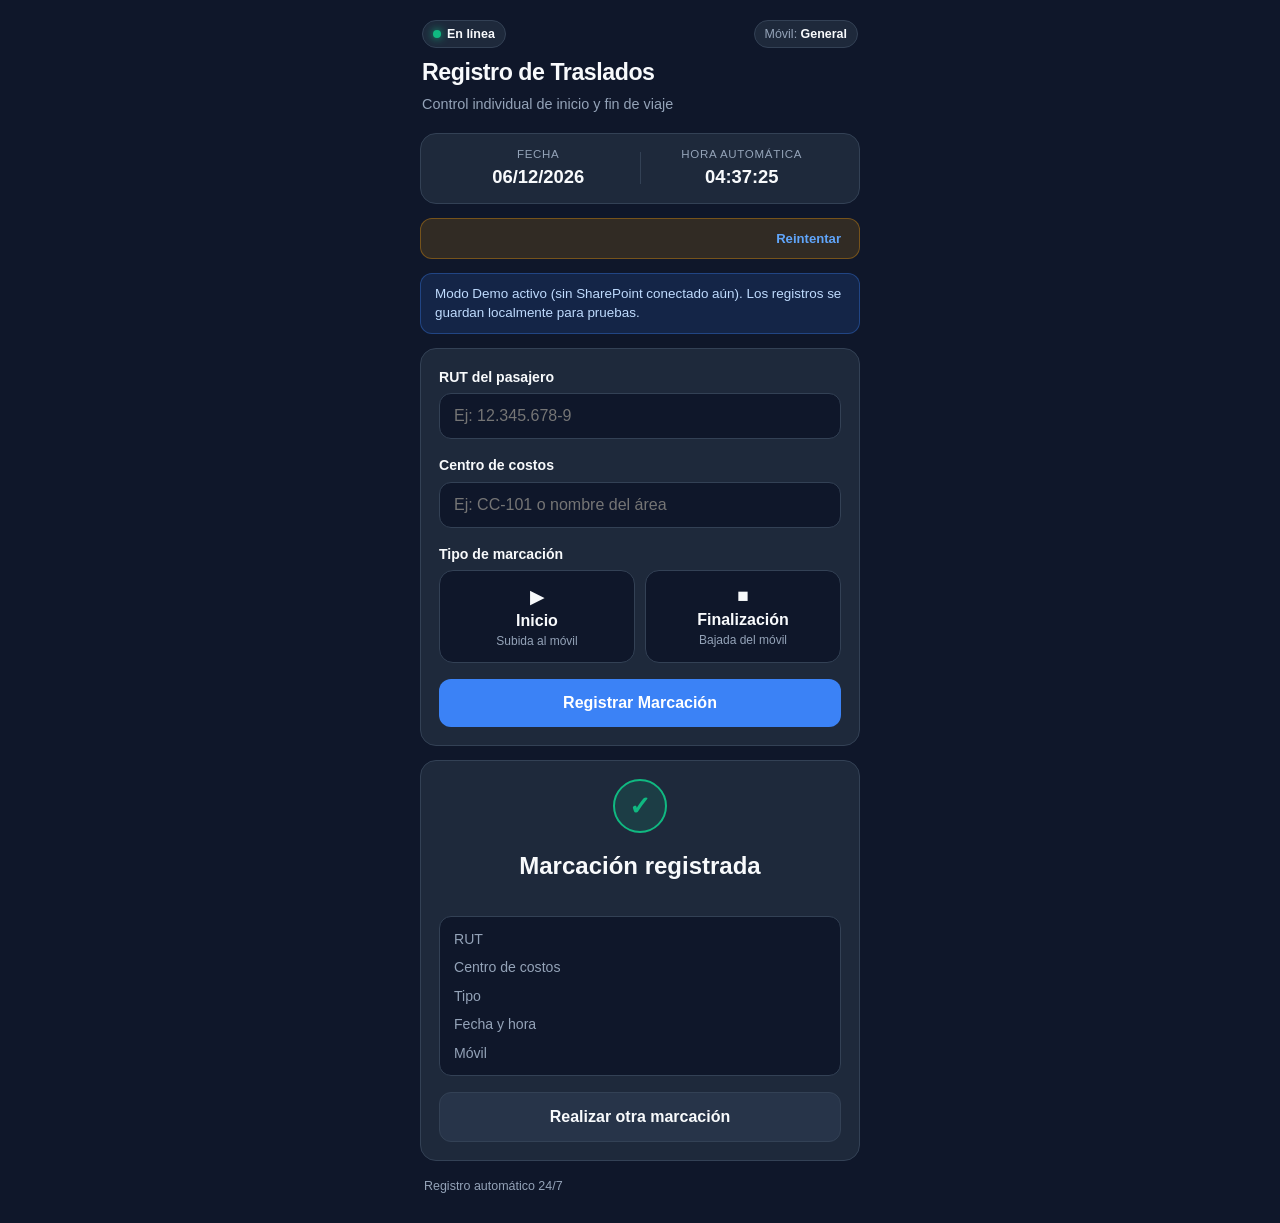
==== index.html @ b6c7bf3b "gestion_del_qr" ====
<!DOCTYPE html>
<html lang="es-CL">
<head>
  <meta charset="UTF-8" />
  <meta name="viewport" content="width=device-width, initial-scale=1.0, maximum-scale=1.0, user-scalable=no" />
  <meta name="theme-color" content="#0f172a" />
  <title>Registro de Traslados QR</title>
  <link rel="manifest" href="manifest.json" />
  <link rel="stylesheet" href="styles.css" />
</head>
<body>
  <main class="app-shell">
    <header class="app-header">
      <div class="header-top">
        <span id="status-badge" class="status-badge status-online">
          <span class="dot"></span>
          <span id="status-text">En línea</span>
        </span>
        <span id="movil-badge" class="movil-badge" hidden>Móvil: <strong id="movil-name"></strong></span>
      </div>
      <h1 id="app-title">Registro de Traslados</h1>
      <p id="app-subtitle" class="subtitle">Control individual de inicio y fin de viaje</p>
    </header>

    <section class="clock-card" aria-label="Fecha y hora automática">
      <div class="clock-item">
        <span class="clock-label">Fecha</span>
        <span id="live-date" class="clock-value">--/--/----</span>
      </div>
      <div class="clock-divider"></div>
      <div class="clock-item">
        <span class="clock-label">Hora automática</span>
        <span id="live-time" class="clock-value">--:--:--</span>
      </div>
    </section>

    <div id="sync-banner" class="sync-banner" hidden>
      <span id="sync-banner-text"></span>
      <button type="button" id="retry-sync-btn" class="btn-link">Reintentar</button>
    </div>

    <div id="demo-banner" class="demo-banner" hidden>
      Modo Demo activo (sin SharePoint conectado aún). Los registros se guardan localmente para pruebas.
    </div>

    <form id="marcacion-form" class="card" novalidate>
      <div class="field">
        <div class="field-header">
          <label for="rut">RUT del pasajero</label>
          <button type="button" id="clear-saved-btn" class="btn-link" hidden>Cambiar pasajero</button>
        </div>
        <input
          type="text"
          id="rut"
          name="rut"
          inputmode="text"
          autocomplete="off"
          placeholder="Ej: 12.345.678-9"
          maxlength="12"
          required
        />
        <small id="rut-error" class="error-text" hidden></small>
      </div>

      <div class="field">
        <label for="centro-costos">Centro de costos</label>
        <input
          type="text"
          id="centro-costos"
          name="centroCostos"
          list="cost-centers-list"
          autocomplete="off"
          placeholder="Ej: CC-101 o nombre del área"
          maxlength="60"
          required
        />
        <datalist id="cost-centers-list"></datalist>
        <small id="cc-error" class="error-text" hidden></small>
      </div>

      <div class="field">
        <label>Tipo de marcación</label>
        <div class="type-grid" role="radiogroup" aria-label="Tipo de marcación">
          <button type="button" class="type-btn" data-type="Inicio" aria-pressed="false">
            <span class="type-icon">▶</span>
            <span class="type-title">Inicio</span>
            <span class="type-desc">Subida al móvil</span>
          </button>
          <button type="button" class="type-btn" data-type="Finalización" aria-pressed="false">
            <span class="type-icon">■</span>
            <span class="type-title">Finalización</span>
            <span class="type-desc">Bajada del móvil</span>
          </button>
        </div>
        <input type="hidden" id="tipo" name="tipo" required />
        <small id="tipo-error" class="error-text" hidden></small>
      </div>

      <button type="submit" id="submit-btn" class="btn-primary">
        Registrar Marcación
      </button>
    </form>

    <section id="receipt-card" class="card receipt-card" hidden>
      <div class="receipt-icon" id="receipt-icon">✓</div>
      <h2 id="receipt-title">Marcación registrada</h2>
      <p id="receipt-subtitle" class="receipt-subtitle"></p>
      <dl class="receipt-details">
        <div>
          <dt>RUT</dt>
          <dd id="rec-rut"></dd>
        </div>
        <div>
          <dt>Centro de costos</dt>
          <dd id="rec-cc"></dd>
        </div>
        <div>
          <dt>Tipo</dt>
          <dd id="rec-tipo"></dd>
        </div>
        <div>
          <dt>Fecha y hora</dt>
          <dd id="rec-datetime"></dd>
        </div>
        <div>
          <dt>Móvil</dt>
          <dd id="rec-movil"></dd>
        </div>
      </dl>
      <button type="button" id="new-record-btn" class="btn-secondary">
        Realizar otra marcación
      </button>
    </section>

    <footer class="app-footer">
      <span>Registro automático 24/7</span>
      <span id="pending-count-footer"></span>
    </footer>
  </main>

  <script src="config.js"></script>
  <script src="app.js"></script>
</body>
</html>
---- styles.css ----
:root {
  --bg: #0f172a;
  --surface: #1e293b;
  --surface-elevated: #273449;
  --border: #334155;
  --text: #f8fafc;
  --text-muted: #94a3b8;
  --primary: #3b82f6;
  --primary-hover: #2563eb;
  --start: #10b981;
  --start-bg: rgba(16, 185, 129, 0.14);
  --end: #f59e0b;
  --end-bg: rgba(245, 158, 11, 0.14);
  --danger: #ef4444;
  --warning-bg: rgba(245, 158, 11, 0.15);
  --radius: 16px;
}

* {
  box-sizing: border-box;
  margin: 0;
  padding: 0;
}

body {
  font-family: -apple-system, BlinkMacSystemFont, "Segoe UI", Roboto, Inter, Helvetica, Arial, sans-serif;
  background-color: var(--bg);
  color: var(--text);
  min-height: 100dvh;
  display: flex;
  justify-content: center;
  padding: 16px;
  line-height: 1.45;
  -webkit-font-smoothing: antialiased;
}

.app-shell {
  width: 100%;
  max-width: 440px;
  display: flex;
  flex-direction: column;
  gap: 14px;
}

.app-header {
  display: flex;
  flex-direction: column;
  gap: 4px;
  padding: 4px 2px;
}

.header-top {
  display: flex;
  align-items: center;
  justify-content: space-between;
  gap: 8px;
  margin-bottom: 4px;
}

.status-badge {
  display: inline-flex;
  align-items: center;
  gap: 6px;
  font-size: 0.78rem;
  font-weight: 600;
  padding: 4px 10px;
  border-radius: 999px;
  border: 1px solid var(--border);
  background: var(--surface);
}

.status-badge .dot {
  width: 8px;
  height: 8px;
  border-radius: 50%;
}

.status-online .dot {
  background: var(--start);
  box-shadow: 0 0 8px var(--start);
}

.status-offline .dot {
  background: var(--end);
  box-shadow: 0 0 8px var(--end);
}

.movil-badge {
  font-size: 0.78rem;
  color: var(--text-muted);
  background: var(--surface);
  border: 1px solid var(--border);
  padding: 4px 10px;
  border-radius: 999px;
}

.movil-badge strong {
  color: var(--text);
}

h1 {
  font-size: 1.45rem;
  font-weight: 700;
  letter-spacing: -0.02em;
}

.subtitle {
  font-size: 0.9rem;
  color: var(--text-muted);
}

.clock-card {
  display: grid;
  grid-template-columns: 1fr auto 1fr;
  align-items: center;
  background: var(--surface);
  border: 1px solid var(--border);
  border-radius: var(--radius);
  padding: 12px 16px;
}

.clock-item {
  display: flex;
  flex-direction: column;
  align-items: center;
}

.clock-label {
  font-size: 0.72rem;
  text-transform: uppercase;
  letter-spacing: 0.06em;
  color: var(--text-muted);
}

.clock-value {
  font-size: 1.15rem;
  font-weight: 700;
  font-variant-numeric: tabular-nums;
  margin-top: 2px;
}

.clock-divider {
  width: 1px;
  height: 32px;
  background: var(--border);
}

.sync-banner,
.demo-banner {
  font-size: 0.84rem;
  padding: 10px 14px;
  border-radius: 12px;
  display: flex;
  align-items: center;
  justify-content: space-between;
  gap: 10px;
}

.sync-banner {
  background: var(--warning-bg);
  border: 1px solid rgba(245, 158, 11, 0.35);
  color: #fde68a;
}

.demo-banner {
  background: rgba(59, 130, 246, 0.14);
  border: 1px solid rgba(59, 130, 246, 0.35);
  color: #bfdbfe;
}

.card {
  background: var(--surface);
  border: 1px solid var(--border);
  border-radius: var(--radius);
  padding: 18px;
  display: flex;
  flex-direction: column;
  gap: 16px;
}

.field {
  display: flex;
  flex-direction: column;
  gap: 6px;
}

.field-header {
  display: flex;
  align-items: center;
  justify-content: space-between;
}

label {
  font-size: 0.88rem;
  font-weight: 600;
  color: var(--text);
}

input[type="text"] {
  width: 100%;
  background: var(--bg);
  color: var(--text);
  border: 1.5px solid var(--border);
  border-radius: 12px;
  padding: 13px 14px;
  font-size: 1rem;
  outline: none;
  transition: border-color 0.15s ease, box-shadow 0.15s ease;
}

input[type="text"]:focus {
  border-color: var(--primary);
  box-shadow: 0 0 0 3px rgba(59, 130, 246, 0.2);
}

input[type="text"].invalid {
  border-color: var(--danger);
}

.error-text {
  color: #fca5a5;
  font-size: 0.8rem;
}

.type-grid {
  display: grid;
  grid-template-columns: 1fr 1fr;
  gap: 10px;
}

.type-btn {
  appearance: none;
  background: var(--bg);
  border: 1.5px solid var(--border);
  border-radius: 14px;
  padding: 14px 10px;
  color: var(--text);
  cursor: pointer;
  display: flex;
  flex-direction: column;
  align-items: center;
  gap: 4px;
  transition: all 0.15s ease;
}

.type-btn:active {
  transform: scale(0.98);
}

.type-icon {
  font-size: 1.2rem;
}

.type-title {
  font-size: 1rem;
  font-weight: 700;
}

.type-desc {
  font-size: 0.75rem;
  color: var(--text-muted);
}

.type-btn[data-type="Inicio"][aria-pressed="true"] {
  background: var(--start-bg);
  border-color: var(--start);
  color: #a7f3d0;
}

.type-btn[data-type="Finalización"][aria-pressed="true"] {
  background: var(--end-bg);
  border-color: var(--end);
  color: #fde68a;
}

.btn-primary,
.btn-secondary {
  width: 100%;
  border: none;
  border-radius: 12px;
  padding: 15px;
  font-size: 1rem;
  font-weight: 700;
  cursor: pointer;
  transition: background-color 0.15s ease, opacity 0.15s ease;
}

.btn-primary {
  background: var(--primary);
  color: #ffffff;
}

.btn-primary:hover:not(:disabled) {
  background: var(--primary-hover);
}

.btn-primary:disabled {
  opacity: 0.6;
  cursor: not-allowed;
}

.btn-secondary {
  background: var(--surface-elevated);
  color: var(--text);
  border: 1px solid var(--border);
}

.btn-link {
  background: none;
  border: none;
  color: #60a5fa;
  font-size: 0.82rem;
  font-weight: 600;
  cursor: pointer;
  padding: 2px 4px;
}

.receipt-card {
  align-items: center;
  text-align: center;
}

.receipt-icon {
  width: 54px;
  height: 54px;
  border-radius: 50%;
  background: var(--start-bg);
  border: 2px solid var(--start);
  color: var(--start);
  display: grid;
  place-items: center;
  font-size: 1.6rem;
  font-weight: 800;
}

.receipt-icon.queued {
  background: var(--end-bg);
  border-color: var(--end);
  color: var(--end);
}

.receipt-subtitle {
  font-size: 0.88rem;
  color: var(--text-muted);
}

.receipt-details {
  width: 100%;
  background: var(--bg);
  border: 1px solid var(--border);
  border-radius: 12px;
  padding: 12px 14px;
  display: flex;
  flex-direction: column;
  gap: 8px;
  text-align: left;
}

.receipt-details > div {
  display: flex;
  justify-content: space-between;
  gap: 12px;
  font-size: 0.88rem;
}

.receipt-details dt {
  color: var(--text-muted);
}

.receipt-details dd {
  font-weight: 600;
  text-align: right;
}

.app-footer {
  display: flex;
  justify-content: space-between;
  font-size: 0.78rem;
  color: var(--text-muted);
  padding: 2px 4px 12px;
}
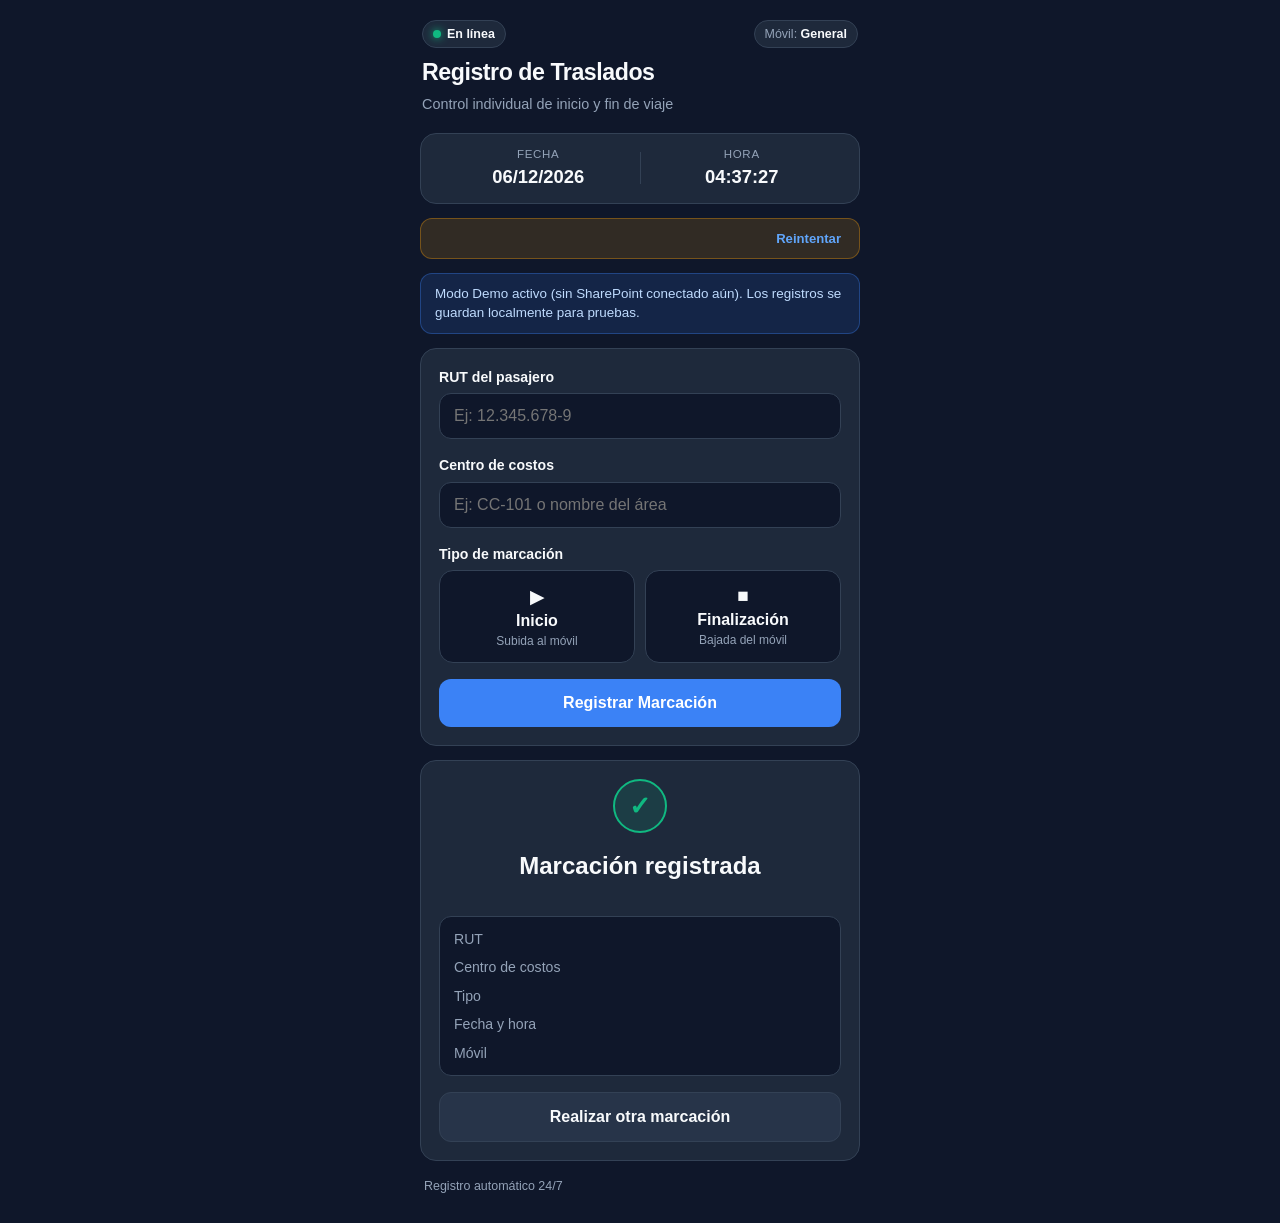
==== commit 22b5191d: "cambios en el qr" ====
--- a/index.html
+++ b/index.html
@@ -29,7 +29,7 @@
       </div>
       <div class="clock-divider"></div>
       <div class="clock-item">
-        <span class="clock-label">Hora automática</span>
+        <span class="clock-label">Hora</span>
         <span id="live-time" class="clock-value">--:--:--</span>
       </div>
     </section>
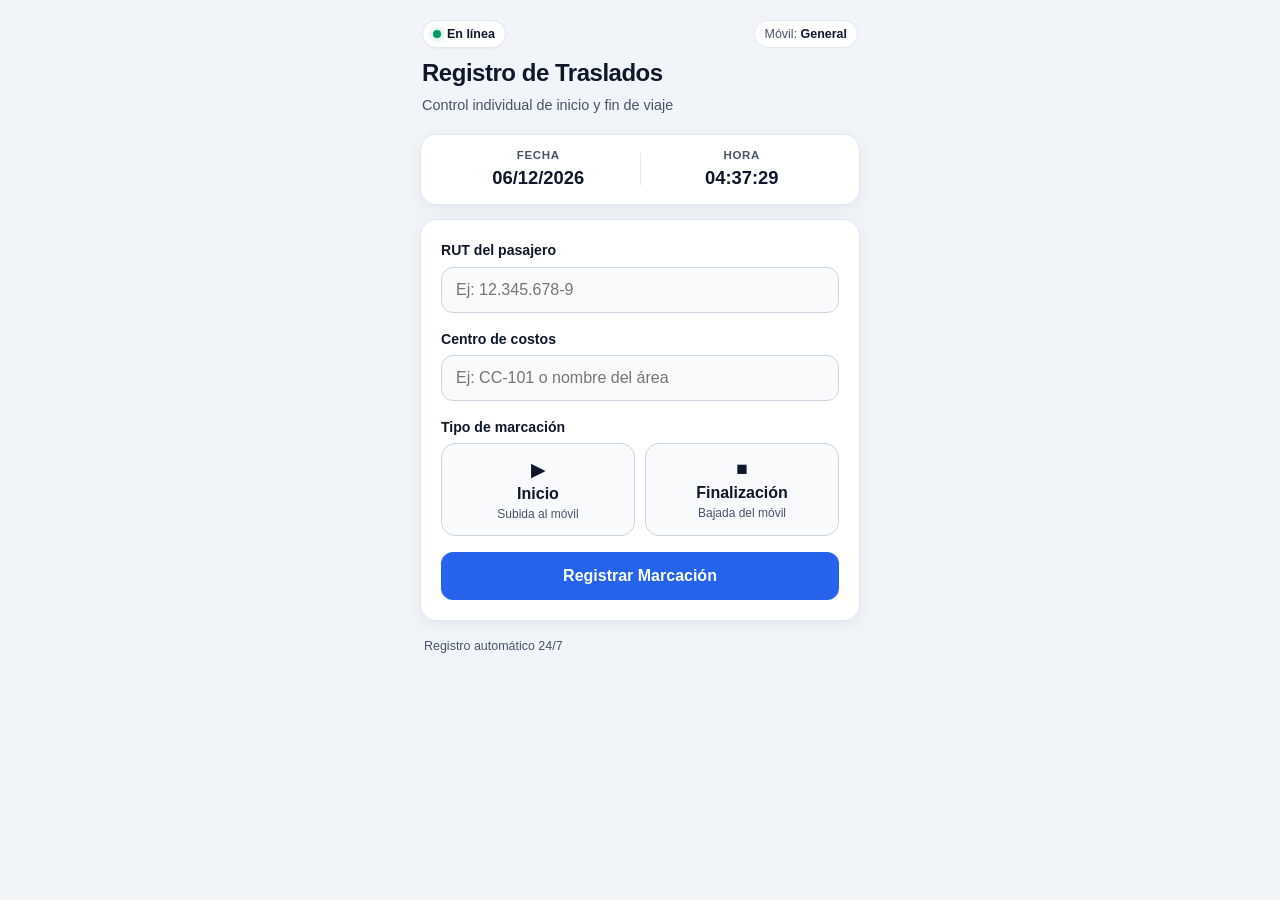
==== commit 6ece5ff1: "Tema claro y mejora de cache/sincronización" ====
--- a/index.html
+++ b/index.html
@@ -3,10 +3,10 @@
 <head>
   <meta charset="UTF-8" />
   <meta name="viewport" content="width=device-width, initial-scale=1.0, maximum-scale=1.0, user-scalable=no" />
-  <meta name="theme-color" content="#0f172a" />
+  <meta name="theme-color" content="#2563eb" />
   <title>Registro de Traslados QR</title>
   <link rel="manifest" href="manifest.json" />
-  <link rel="stylesheet" href="styles.css" />
+  <link rel="stylesheet" href="styles.css?v=2" />
 </head>
 <body>
   <main class="app-shell">
@@ -34,13 +34,29 @@
       </div>
     </section>
 
-    <div id="sync-banner" class="sync-banner" hidden>
-      <span id="sync-banner-text"></span>
-      <button type="button" id="retry-sync-btn" class="btn-link">Reintentar</button>
+    <div id="sync-banner" class="banner banner-warning" hidden>
+      <div class="banner-body">
+        <strong id="sync-banner-text"></strong>
+        <small id="sync-banner-detail" class="banner-detail" hidden></small>
+      </div>
+      <div class="banner-actions">
+        <button type="button" id="retry-sync-btn" class="btn-link">Reintentar</button>
+        <button type="button" id="clear-queue-btn" class="btn-link btn-link-muted">Descartar</button>
+      </div>
     </div>
 
-    <div id="demo-banner" class="demo-banner" hidden>
-      Modo Demo activo (sin SharePoint conectado aún). Los registros se guardan localmente para pruebas.
+    <div id="config-banner" class="banner banner-warning" hidden>
+      <div class="banner-body">
+        <strong>Webhook de Power Automate incompleto</strong>
+        <small id="config-banner-detail" class="banner-detail"></small>
+      </div>
+    </div>
+
+    <div id="demo-banner" class="banner banner-info" hidden>
+      <div class="banner-body">
+        <strong>Modo Demo activo</strong>
+        <small class="banner-detail">Sin SharePoint conectado aún. Los registros se guardan solo localmente.</small>
+      </div>
     </div>
 
     <form id="marcacion-form" class="card" novalidate>
@@ -138,7 +154,7 @@
     </footer>
   </main>
 
-  <script src="config.js"></script>
-  <script src="app.js"></script>
+  <script src="config.js?v=2"></script>
+  <script src="app.js?v=2"></script>
 </body>
 </html>
--- a/styles.css
+++ b/styles.css
@@ -1,18 +1,27 @@
 :root {
-  --bg: #0f172a;
-  --surface: #1e293b;
-  --surface-elevated: #273449;
-  --border: #334155;
-  --text: #f8fafc;
-  --text-muted: #94a3b8;
-  --primary: #3b82f6;
-  --primary-hover: #2563eb;
-  --start: #10b981;
-  --start-bg: rgba(16, 185, 129, 0.14);
-  --end: #f59e0b;
-  --end-bg: rgba(245, 158, 11, 0.14);
-  --danger: #ef4444;
-  --warning-bg: rgba(245, 158, 11, 0.15);
+  --bg: #f1f5f9;
+  --surface: #ffffff;
+  --surface-subtle: #f8fafc;
+  --border: #e2e8f0;
+  --border-strong: #cbd5e1;
+  --text: #0f172a;
+  --text-muted: #475569;
+  --primary: #2563eb;
+  --primary-hover: #1d4ed8;
+  --start: #059669;
+  --start-bg: #ecfdf5;
+  --start-text: #065f46;
+  --end: #d97706;
+  --end-bg: #fffbeb;
+  --end-text: #92400e;
+  --danger: #dc2626;
+  --info-bg: #eff6ff;
+  --info-border: #bfdbfe;
+  --info-text: #1e40af;
+  --warning-bg: #fffbeb;
+  --warning-border: #fde68a;
+  --warning-text: #92400e;
+  --shadow: 0 4px 16px rgba(15, 23, 42, 0.06);
   --radius: 16px;
 }
 
@@ -67,6 +76,8 @@
   border-radius: 999px;
   border: 1px solid var(--border);
   background: var(--surface);
+  color: var(--text);
+  box-shadow: 0 1px 2px rgba(15, 23, 42, 0.04);
 }
 
 .status-badge .dot {
@@ -77,12 +88,12 @@
 
 .status-online .dot {
   background: var(--start);
-  box-shadow: 0 0 8px var(--start);
+  box-shadow: 0 0 6px rgba(5, 150, 105, 0.5);
 }
 
 .status-offline .dot {
   background: var(--end);
-  box-shadow: 0 0 8px var(--end);
+  box-shadow: 0 0 6px rgba(217, 119, 6, 0.5);
 }
 
 .movil-badge {
@@ -99,9 +110,10 @@
 }
 
 h1 {
-  font-size: 1.45rem;
-  font-weight: 700;
+  font-size: 1.5rem;
+  font-weight: 800;
   letter-spacing: -0.02em;
+  color: var(--text);
 }
 
 .subtitle {
@@ -117,6 +129,7 @@
   border: 1px solid var(--border);
   border-radius: var(--radius);
   padding: 12px 16px;
+  box-shadow: var(--shadow);
 }
 
 .clock-item {
@@ -127,6 +140,7 @@
 
 .clock-label {
   font-size: 0.72rem;
+  font-weight: 600;
   text-transform: uppercase;
   letter-spacing: 0.06em;
   color: var(--text-muted);
@@ -137,6 +151,7 @@
   font-weight: 700;
   font-variant-numeric: tabular-nums;
   margin-top: 2px;
+  color: var(--text);
 }
 
 .clock-divider {
@@ -145,10 +160,9 @@
   background: var(--border);
 }
 
-.sync-banner,
-.demo-banner {
+.banner {
   font-size: 0.84rem;
-  padding: 10px 14px;
+  padding: 11px 14px;
   border-radius: 12px;
   display: flex;
   align-items: center;
@@ -156,26 +170,54 @@
   gap: 10px;
 }
 
-.sync-banner {
+.banner[hidden] {
+  display: none;
+}
+
+.banner-body {
+  display: flex;
+  flex-direction: column;
+  gap: 2px;
+}
+
+.banner-detail {
+  font-size: 0.78rem;
+  opacity: 0.9;
+}
+
+.banner-actions {
+  display: flex;
+  flex-direction: column;
+  align-items: flex-end;
+  gap: 4px;
+  flex-shrink: 0;
+}
+
+.banner-warning {
   background: var(--warning-bg);
-  border: 1px solid rgba(245, 158, 11, 0.35);
-  color: #fde68a;
-}
-
-.demo-banner {
-  background: rgba(59, 130, 246, 0.14);
-  border: 1px solid rgba(59, 130, 246, 0.35);
-  color: #bfdbfe;
+  border: 1px solid var(--warning-border);
+  color: var(--warning-text);
+}
+
+.banner-info {
+  background: var(--info-bg);
+  border: 1px solid var(--info-border);
+  color: var(--info-text);
 }
 
 .card {
   background: var(--surface);
   border: 1px solid var(--border);
   border-radius: var(--radius);
-  padding: 18px;
+  padding: 20px;
   display: flex;
   flex-direction: column;
   gap: 16px;
+  box-shadow: var(--shadow);
+}
+
+.card[hidden] {
+  display: none;
 }
 
 .field {
@@ -198,19 +240,20 @@
 
 input[type="text"] {
   width: 100%;
-  background: var(--bg);
-  color: var(--text);
-  border: 1.5px solid var(--border);
+  background: var(--surface-subtle);
+  color: var(--text);
+  border: 1.5px solid var(--border-strong);
   border-radius: 12px;
   padding: 13px 14px;
   font-size: 1rem;
   outline: none;
-  transition: border-color 0.15s ease, box-shadow 0.15s ease;
+  transition: border-color 0.15s ease, box-shadow 0.15s ease, background-color 0.15s ease;
 }
 
 input[type="text"]:focus {
+  background: var(--surface);
   border-color: var(--primary);
-  box-shadow: 0 0 0 3px rgba(59, 130, 246, 0.2);
+  box-shadow: 0 0 0 3px rgba(37, 99, 235, 0.15);
 }
 
 input[type="text"].invalid {
@@ -218,8 +261,9 @@
 }
 
 .error-text {
-  color: #fca5a5;
+  color: var(--danger);
   font-size: 0.8rem;
+  font-weight: 500;
 }
 
 .type-grid {
@@ -230,8 +274,8 @@
 
 .type-btn {
   appearance: none;
-  background: var(--bg);
-  border: 1.5px solid var(--border);
+  background: var(--surface-subtle);
+  border: 1.5px solid var(--border-strong);
   border-radius: 14px;
   padding: 14px 10px;
   color: var(--text);
@@ -241,6 +285,10 @@
   align-items: center;
   gap: 4px;
   transition: all 0.15s ease;
+}
+
+.type-btn:hover {
+  border-color: #94a3b8;
 }
 
 .type-btn:active {
@@ -264,13 +312,23 @@
 .type-btn[data-type="Inicio"][aria-pressed="true"] {
   background: var(--start-bg);
   border-color: var(--start);
-  color: #a7f3d0;
+  color: var(--start-text);
+  box-shadow: 0 0 0 3px rgba(5, 150, 105, 0.12);
+}
+
+.type-btn[data-type="Inicio"][aria-pressed="true"] .type-desc {
+  color: var(--start-text);
 }
 
 .type-btn[data-type="Finalización"][aria-pressed="true"] {
   background: var(--end-bg);
   border-color: var(--end);
-  color: #fde68a;
+  color: var(--end-text);
+  box-shadow: 0 0 0 3px rgba(217, 119, 6, 0.12);
+}
+
+.type-btn[data-type="Finalización"][aria-pressed="true"] .type-desc {
+  color: var(--end-text);
 }
 
 .btn-primary,
@@ -300,19 +358,28 @@
 }
 
 .btn-secondary {
-  background: var(--surface-elevated);
-  color: var(--text);
-  border: 1px solid var(--border);
+  background: var(--surface-subtle);
+  color: var(--text);
+  border: 1px solid var(--border-strong);
+}
+
+.btn-secondary:hover {
+  background: #e2e8f0;
 }
 
 .btn-link {
   background: none;
   border: none;
-  color: #60a5fa;
+  color: var(--primary);
   font-size: 0.82rem;
-  font-weight: 600;
+  font-weight: 700;
   cursor: pointer;
   padding: 2px 4px;
+}
+
+.btn-link-muted {
+  color: var(--text-muted);
+  font-weight: 600;
 }
 
 .receipt-card {
@@ -346,7 +413,7 @@
 
 .receipt-details {
   width: 100%;
-  background: var(--bg);
+  background: var(--surface-subtle);
   border: 1px solid var(--border);
   border-radius: 12px;
   padding: 12px 14px;
@@ -370,6 +437,7 @@
 .receipt-details dd {
   font-weight: 600;
   text-align: right;
+  color: var(--text);
 }
 
 .app-footer {
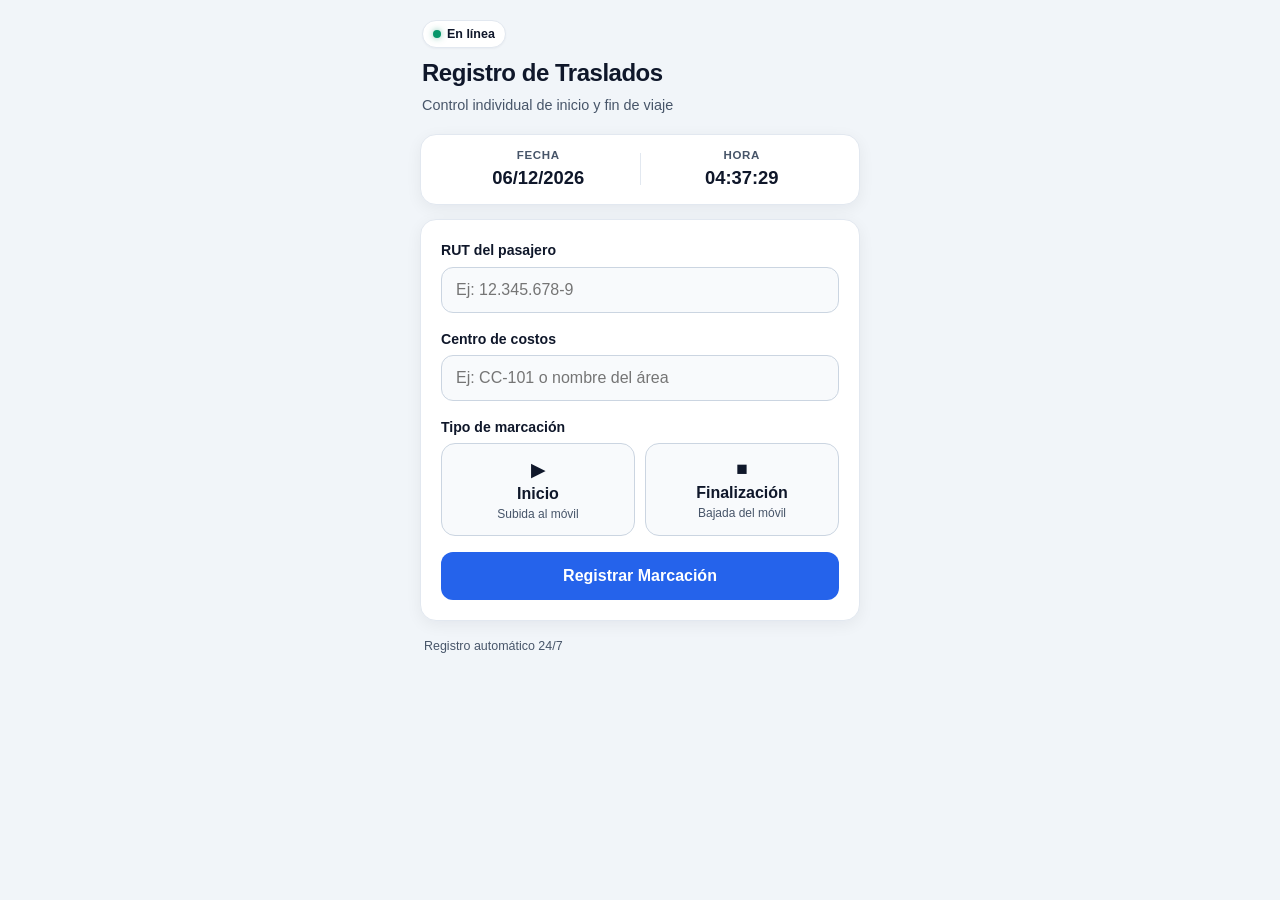
==== commit 7ea6fb58: "Elimina columna movil, agregar hora inicio/fin y corregir excel" ====
--- a/index.html
+++ b/index.html
@@ -16,7 +16,6 @@
           <span class="dot"></span>
           <span id="status-text">En línea</span>
         </span>
-        <span id="movil-badge" class="movil-badge" hidden>Móvil: <strong id="movil-name"></strong></span>
       </div>
       <h1 id="app-title">Registro de Traslados</h1>
       <p id="app-subtitle" class="subtitle">Control individual de inicio y fin de viaje</p>
@@ -138,10 +137,6 @@
           <dt>Fecha y hora</dt>
           <dd id="rec-datetime"></dd>
         </div>
-        <div>
-          <dt>Móvil</dt>
-          <dd id="rec-movil"></dd>
-        </div>
       </dl>
       <button type="button" id="new-record-btn" class="btn-secondary">
         Realizar otra marcación
@@ -154,7 +149,7 @@
     </footer>
   </main>
 
-  <script src="config.js?v=2"></script>
-  <script src="app.js?v=2"></script>
+  <script src="config.js?v=3"></script>
+  <script src="app.js?v=3"></script>
 </body>
 </html>
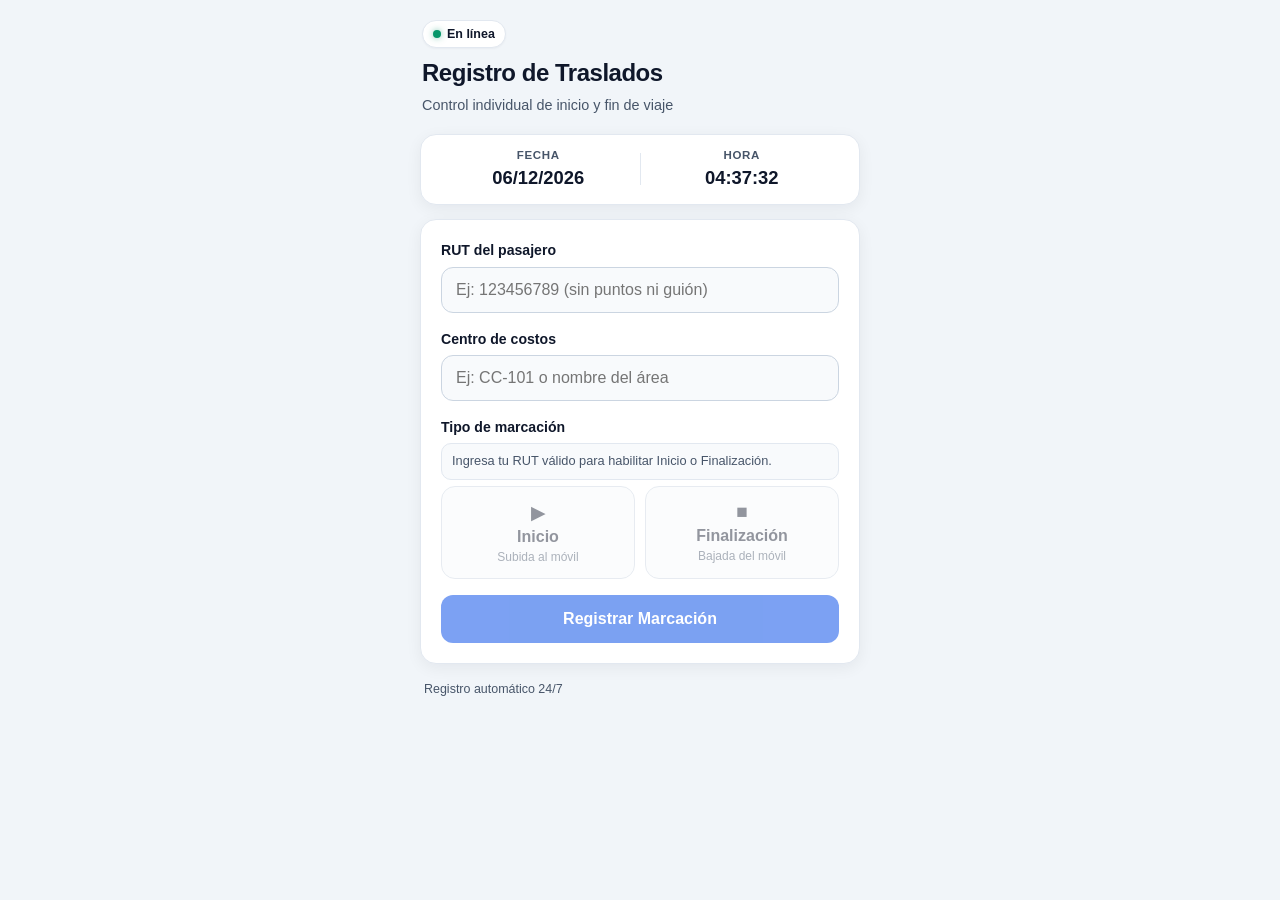
==== commit 0cf0c4e9: "Normalizar rut, eliminar una columna y emparejar inicio/final en la misma fila" ====
--- a/index.html
+++ b/index.html
@@ -6,7 +6,7 @@
   <meta name="theme-color" content="#2563eb" />
   <title>Registro de Traslados QR</title>
   <link rel="manifest" href="manifest.json" />
-  <link rel="stylesheet" href="styles.css?v=2" />
+  <link rel="stylesheet" href="styles.css?v=4" />
 </head>
 <body>
   <main class="app-shell">
@@ -70,7 +70,7 @@
           name="rut"
           inputmode="text"
           autocomplete="off"
-          placeholder="Ej: 12.345.678-9"
+          placeholder="Ej: 123456789 (sin puntos ni guión)"
           maxlength="12"
           required
         />
@@ -95,13 +95,16 @@
 
       <div class="field">
         <label>Tipo de marcación</label>
-        <div class="type-grid" role="radiogroup" aria-label="Tipo de marcación">
-          <button type="button" class="type-btn" data-type="Inicio" aria-pressed="false">
+        <div id="trip-status-hint" class="trip-hint">
+          Ingresa tu RUT válido para habilitar Inicio o Finalización.
+        </div>
+        <div id="type-grid" class="type-grid" role="radiogroup" aria-label="Tipo de marcación">
+          <button type="button" id="btn-inicio" class="type-btn" data-type="Inicio" aria-pressed="false" disabled>
             <span class="type-icon">▶</span>
             <span class="type-title">Inicio</span>
             <span class="type-desc">Subida al móvil</span>
           </button>
-          <button type="button" class="type-btn" data-type="Finalización" aria-pressed="false">
+          <button type="button" id="btn-fin" class="type-btn" data-type="Finalización" aria-pressed="false" disabled>
             <span class="type-icon">■</span>
             <span class="type-title">Finalización</span>
             <span class="type-desc">Bajada del móvil</span>
@@ -149,7 +152,7 @@
     </footer>
   </main>
 
-  <script src="config.js?v=3"></script>
-  <script src="app.js?v=3"></script>
+  <script src="config.js?v=4"></script>
+  <script src="app.js?v=4"></script>
 </body>
 </html>
--- a/styles.css
+++ b/styles.css
@@ -266,10 +266,44 @@
   font-weight: 500;
 }
 
+.trip-hint {
+  font-size: 0.8rem;
+  color: var(--text-muted);
+  background: var(--surface-subtle);
+  border: 1px solid var(--border);
+  border-radius: 10px;
+  padding: 8px 10px;
+}
+
+.trip-hint.trip-active {
+  background: var(--end-bg);
+  border-color: var(--warning-border);
+  color: var(--end-text);
+}
+
+.trip-hint.trip-ready {
+  background: var(--start-bg);
+  border-color: #a7f3d0;
+  color: var(--start-text);
+}
+
 .type-grid {
   display: grid;
   grid-template-columns: 1fr 1fr;
   gap: 10px;
+}
+
+.type-grid.single-option {
+  grid-template-columns: 1fr;
+}
+
+.type-btn[hidden] {
+  display: none;
+}
+
+.type-btn:disabled {
+  opacity: 0.45;
+  cursor: not-allowed;
 }
 
 .type-btn {
